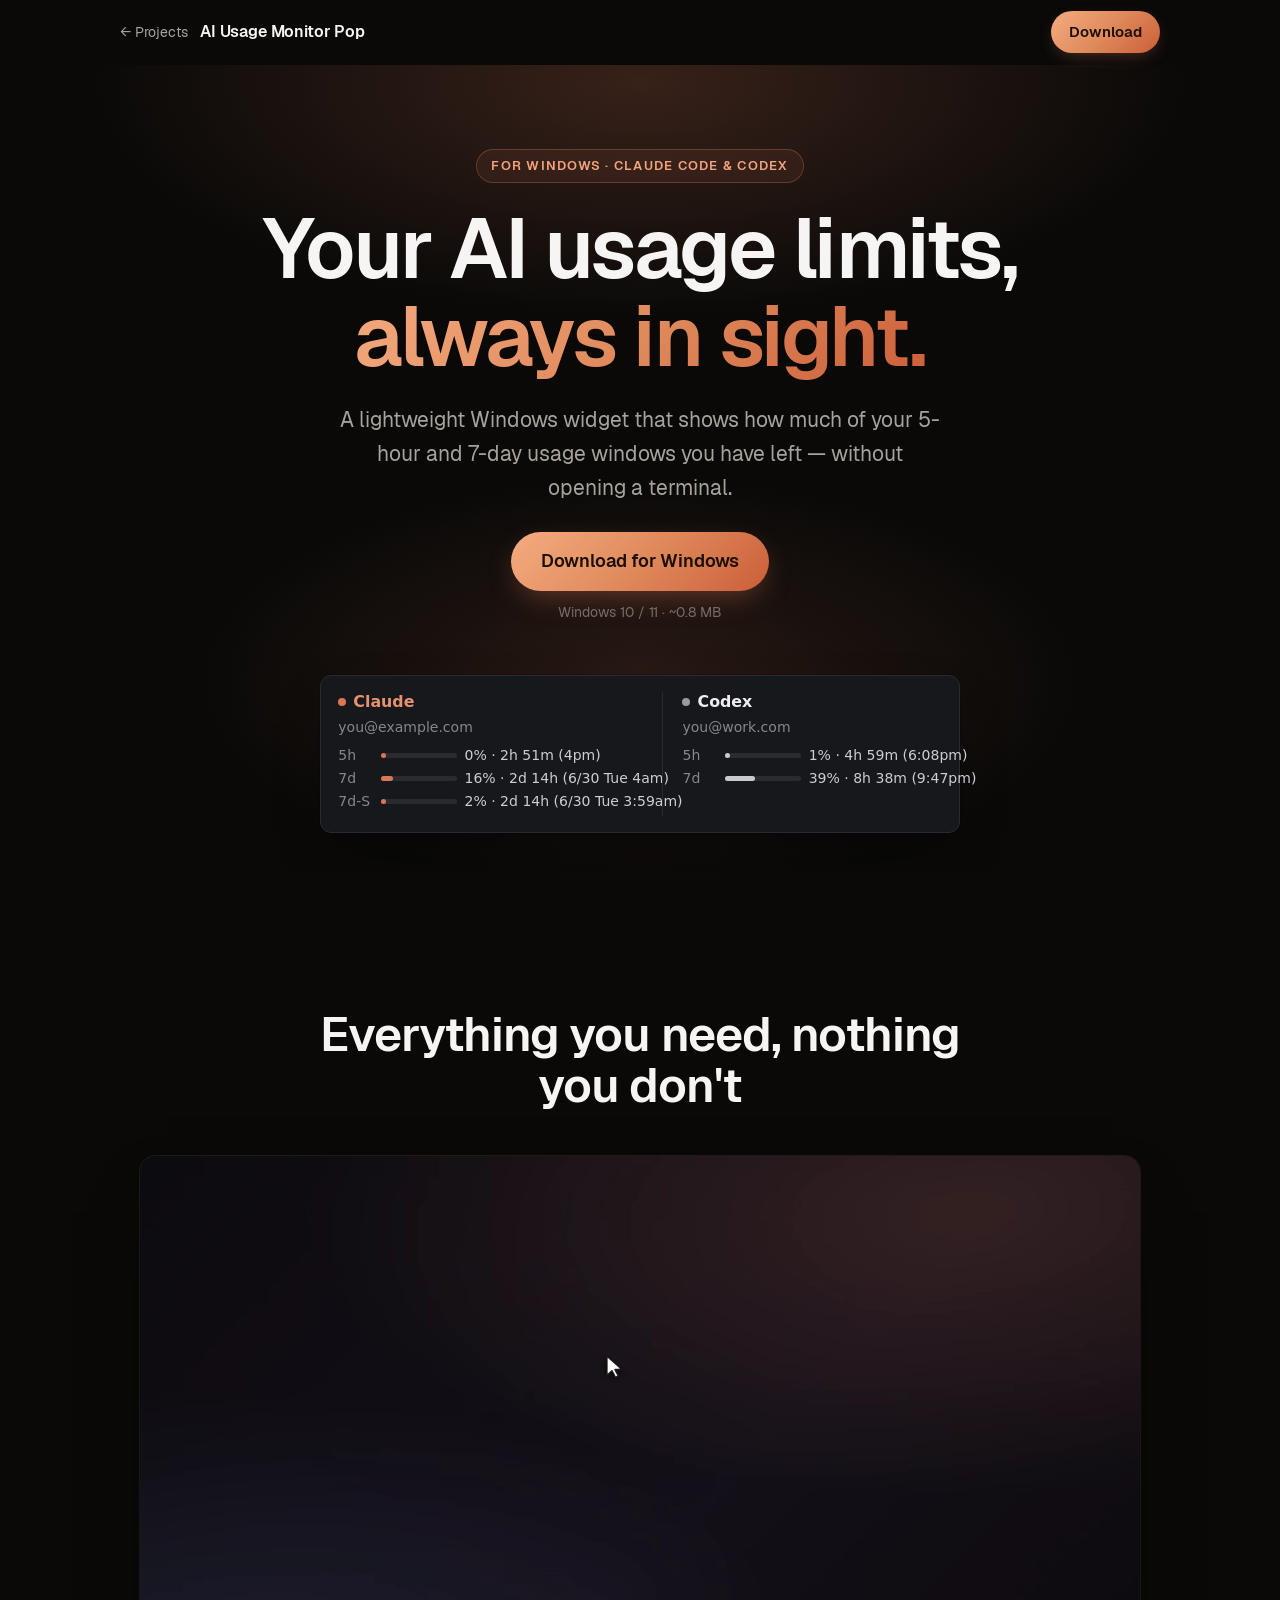
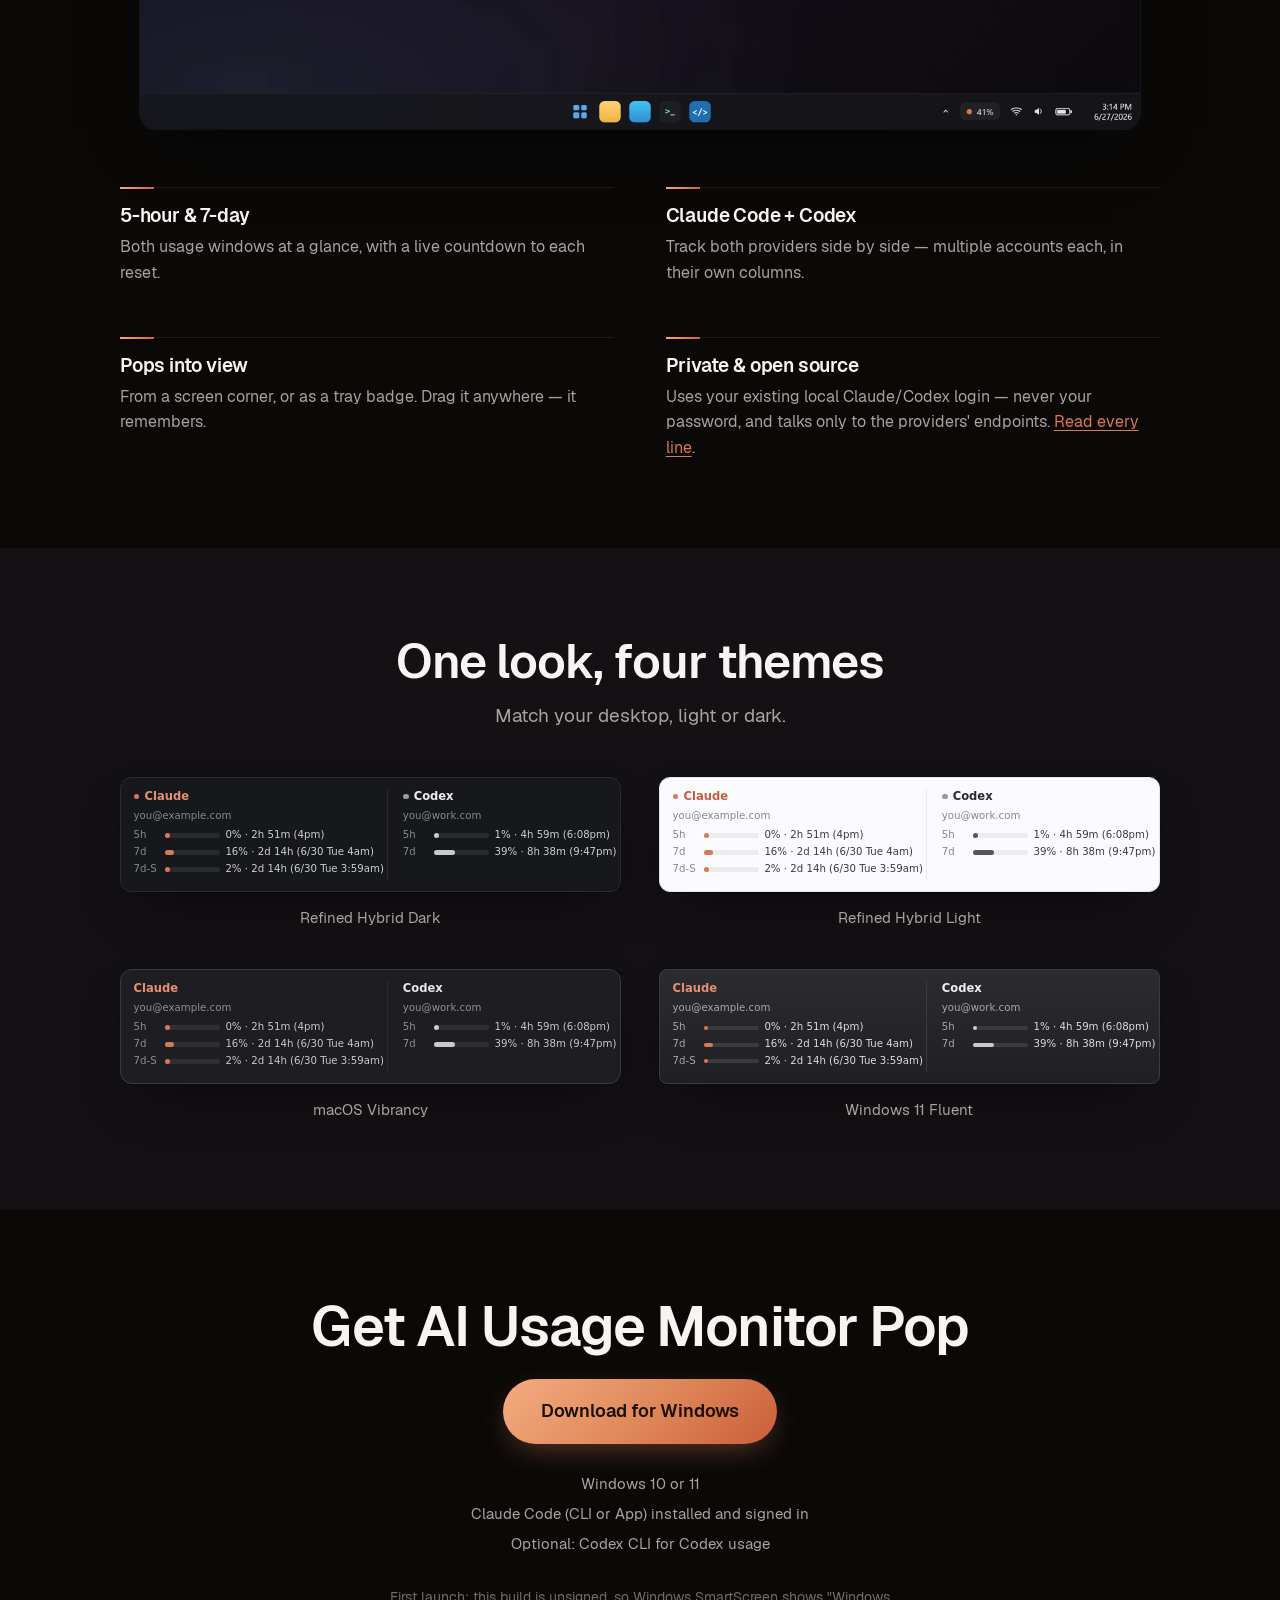
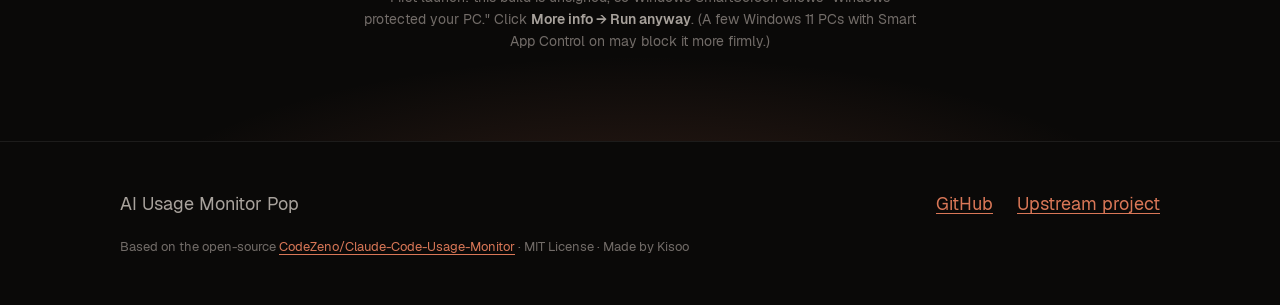
==== ai-usage-monitor-pop/index.html @ 990da620 "feat: software portfolio site with AI Usage Monitor Pop as first project Static, no-build portfolio " ====
<!doctype html>
<html lang="en">
<head>
  <meta charset="utf-8">
  <meta name="viewport" content="width=device-width,initial-scale=1">
  <title>AI Usage Monitor Pop</title>
  <meta name="description" content="A lightweight Windows widget that shows your Claude Code (and Codex) 5-hour and 7-day usage at a glance.">
  <link rel="canonical" href="https://kisookim.github.io/projects/ai-usage-monitor-pop/">
  <meta property="og:title" content="AI Usage Monitor Pop">
  <meta property="og:description" content="Your AI usage limits, always in sight.">
  <meta property="og:type" content="website">
  <meta property="og:url" content="https://kisookim.github.io/projects/ai-usage-monitor-pop/">
  <meta property="og:image" content="https://kisookim.github.io/projects/ai-usage-monitor-pop/assets/og-cover.png">
  <meta name="twitter:card" content="summary_large_image">
  <link rel="icon" href="assets/favicon.png">
  <link rel="stylesheet" href="styles.css">
</head>
<body>
  <header id="nav">
    <div class="container nav-row">
      <div class="nav-left">
        <a class="nav-back" href="../">← Projects</a>
        <span class="nav-title">AI Usage Monitor Pop</span>
      </div>
      <a class="btn btn-sm" href="#download">Download</a>
    </div>
  </header>
  <main>
    <section id="hero">
      <div class="container hero-inner">
        <p class="eyebrow reveal">For Windows · Claude Code &amp; Codex</p>
        <h1 class="reveal">Your AI usage limits,<br><span class="grad">always in sight.</span></h1>
        <p class="hero-sub reveal">A lightweight Windows widget that shows how much of your
          5-hour and 7-day usage windows you have left — without opening a terminal.</p>
        <div class="hero-cta reveal">
          <a class="btn" href="#download">Download for Windows</a>
          <span class="hero-req">Windows 10 / 11 · ~0.8 MB</span>
        </div>
        <div class="hero-art reveal">
          <div class="ccm dark" role="img" aria-label="The panel showing Claude usage (5-hour, 7-day, and 7-day Sonnet) and Codex usage (5-hour, 7-day) as bars with reset countdowns">
            <div class="ccm-col">
              <div class="ccm-h ccm-c"><i class="ccm-dot"></i>Claude</div>
              <div class="ccm-em">you@example.com</div>
              <div class="ccm-r"><i>5h</i><span class="ccm-bar"><b style="width:1%"></b></span><em>0% · 2h 51m (4pm)</em></div>
              <div class="ccm-r"><i>7d</i><span class="ccm-bar"><b style="width:16%"></b></span><em>16% · 2d 14h (6/30 Tue 4am)</em></div>
              <div class="ccm-r"><i>7d-S</i><span class="ccm-bar"><b style="width:2%"></b></span><em>2% · 2d 14h (6/30 Tue 3:59am)</em></div>
            </div>
            <div class="ccm-col">
              <div class="ccm-h ccm-x"><i class="ccm-dot"></i>Codex</div>
              <div class="ccm-em">you@work.com</div>
              <div class="ccm-r"><i>5h</i><span class="ccm-bar"><b class="x" style="width:1%"></b></span><em>1% · 4h 59m (6:08pm)</em></div>
              <div class="ccm-r"><i>7d</i><span class="ccm-bar"><b class="x" style="width:39%"></b></span><em>39% · 8h 38m (9:47pm)</em></div>
            </div>
          </div>
        </div>
      </div>
    </section>

    <section class="feature-block">
      <div class="container">
        <div class="section-head reveal">
          <h2>Everything you need, nothing you don't</h2>
        </div>
        <figure class="demo reveal">
          <video class="demo-vid" autoplay loop muted playsinline preload="metadata"
                 poster="assets/demo-poster.jpg"
                 aria-label="On a Windows desktop, moving the mouse to the bottom-right corner pops the panel up from the system tray, showing live Claude and Codex usage for the 5-hour and 7-day windows.">
            <source src="assets/demo.webm" type="video/webm">
            <source src="assets/demo.mp4" type="video/mp4">
          </video>
        </figure>
        <ul class="highlights reveal">
          <li>
            <h3>5-hour &amp; 7-day</h3>
            <p>Both usage windows at a glance, with a live countdown to each reset.</p>
          </li>
          <li>
            <h3>Claude Code + Codex</h3>
            <p>Track both providers side by side — multiple accounts each, in their own columns.</p>
          </li>
          <li>
            <h3>Pops into view</h3>
            <p>From a screen corner, or as a tray badge. Drag it anywhere — it remembers.</p>
          </li>
          <li>
            <h3>Private &amp; open source</h3>
            <p>Uses your existing local Claude/Codex login — never your password, and talks only to the providers' endpoints. <a class="link" href="https://github.com/KisooKim/ai-usage-monitor-pop">Read every line</a>.</p>
          </li>
        </ul>
      </div>
    </section>

    <section class="feature-block alt">
      <div class="container">
        <div class="section-head reveal">
          <h2>One look, four themes</h2>
          <p>Match your desktop, light or dark.</p>
        </div>
        <div class="theme-grid">
          <figure class="theme-card reveal" data-ccm="dark"><figcaption>Refined Hybrid Dark</figcaption></figure>
          <figure class="theme-card reveal" data-ccm="light"><figcaption>Refined Hybrid Light</figcaption></figure>
          <figure class="theme-card reveal" data-ccm="vibrancy"><figcaption>macOS Vibrancy</figcaption></figure>
          <figure class="theme-card reveal" data-ccm="fluent"><figcaption>Windows 11 Fluent</figcaption></figure>
        </div>
      </div>
    </section>

    <section id="download">
      <div class="container dl-inner reveal">
        <h2>Get AI Usage Monitor Pop</h2>
        <a class="btn btn-lg" href="https://github.com/KisooKim/ai-usage-monitor-pop/releases/latest/download/claude-code-usage-monitor.exe">
          Download for Windows</a>
        <ul class="dl-req">
          <li>Windows 10 or 11</li>
          <li>Claude Code (CLI or App) installed and signed in</li>
          <li>Optional: Codex CLI for Codex usage</li>
        </ul>
        <p class="dl-note">First launch: this build is unsigned, so Windows SmartScreen shows
          "Windows protected your PC." Click <strong>More info → Run anyway</strong>.
          (A few Windows&nbsp;11 PCs with Smart App Control on may block it more firmly.)</p>
      </div>
    </section>
  </main>
  <footer id="footer">
    <div class="container footer-row">
      <span>AI Usage Monitor Pop</span>
      <nav class="footer-links">
        <a class="link" href="https://github.com/KisooKim/ai-usage-monitor-pop">GitHub</a>
        <a class="link" href="https://github.com/CodeZeno/Claude-Code-Usage-Monitor">Upstream project</a>
      </nav>
    </div>
    <div class="container footer-fine">
      Based on the open-source <a class="link" href="https://github.com/CodeZeno/Claude-Code-Usage-Monitor">CodeZeno/Claude-Code-Usage-Monitor</a> · MIT License · Made by Kisoo
    </div>
  </footer>
  <script src="main.js"></script>
</body>
</html>
---- ai-usage-monitor-pop/styles.css ----
/* ---- tokens ---- */
:root{
  --bg:#0A0908; --bg-elev:#141115; --bg-elev-2:#1C1920;
  --text:#F7F5F3; --text-dim:#A8A29C; --text-faint:#726C68;
  --accent:#D97757; --accent-2:#C9C9D0;
  --accent-grad:linear-gradient(135deg,#F4AC80,#E08A5C 50%,#CB5E38);
  --border:rgba(255,255,255,.08); --radius:16px;
  --container:1120px;
  --pad-section:clamp(46px,7vw,88px);
  --font:'Geist',ui-sans-serif,system-ui,-apple-system,'Segoe UI',sans-serif;
}
/* ---- fonts ---- */
@font-face{font-family:'Geist';src:url('fonts/Geist-Regular.woff2') format('woff2');font-weight:400;font-display:swap}
@font-face{font-family:'Geist';src:url('fonts/Geist-Medium.woff2') format('woff2');font-weight:500;font-display:swap}
@font-face{font-family:'Geist';src:url('fonts/Geist-SemiBold.woff2') format('woff2');font-weight:600;font-display:swap}
/* ---- base ---- */
*,*::before,*::after{box-sizing:border-box}
html{scroll-behavior:smooth}
body{margin:0;background:var(--bg);color:var(--text);font-family:var(--font);
  font-size:18px;line-height:1.6;-webkit-font-smoothing:antialiased;text-rendering:optimizeLegibility;
  overflow-x:clip}
img{max-width:100%;height:auto;display:block}
a{color:inherit;text-decoration:none}
h1,h2,h3{line-height:1.05;letter-spacing:-.02em;font-weight:600;margin:0}
:focus-visible{outline:2px solid var(--accent);outline-offset:3px;border-radius:4px}
.container{max-width:var(--container);margin-inline:auto;padding-inline:clamp(20px,5vw,40px)}
/* ---- reveal: self-completing fade-in; never leaves content hidden ---- */
@keyframes reveal-in{from{opacity:0;transform:translateY(18px)}to{opacity:1;transform:none}}
.reveal{animation:reveal-in .6s cubic-bezier(.2,.7,.2,1) both}
@media (prefers-reduced-motion:reduce){
  html{scroll-behavior:auto}
  .reveal{animation:none}
}

/* ---- nav ---- */
#nav{position:sticky;top:0;z-index:50;transition:background .3s,border-color .3s,backdrop-filter .3s;
  border-bottom:1px solid transparent}
#nav.frost{background:rgba(10,10,11,.72);backdrop-filter:saturate(160%) blur(18px);border-bottom-color:var(--border)}
.nav-row{display:flex;align-items:center;justify-content:space-between;height:64px}
.nav-left{display:flex;align-items:center;gap:12px;min-width:0}
.nav-back{color:var(--text-dim);font-size:14px;white-space:nowrap;transition:color .15s}
.nav-back:hover{color:var(--text)}
.nav-title{font-weight:600;font-size:16px;letter-spacing:-.01em;white-space:nowrap;overflow:hidden;text-overflow:ellipsis}
.btn{display:inline-flex;align-items:center;gap:.5em;background:var(--accent-grad);color:#1c0f06;
  font-weight:600;padding:15px 30px;border-radius:999px;
  box-shadow:0 10px 30px -8px rgba(217,119,87,.45);
  transition:transform .15s,filter .15s,box-shadow .15s;will-change:transform}
.btn:hover{filter:brightness(1.05);transform:translateY(-2px);box-shadow:0 16px 42px -10px rgba(217,119,87,.6)}
.btn-sm{padding:9px 18px;font-size:15px;box-shadow:0 6px 18px -6px rgba(217,119,87,.4)}

/* ---- hero ---- */
#hero{padding-top:clamp(40px,7vw,84px);padding-bottom:var(--pad-section);text-align:center;
  background:
    radial-gradient(58% 40% at 50% 72%, rgba(217,119,87,.15), transparent 60%),
    radial-gradient(72% 46% at 50% 2%, rgba(217,119,87,.22), transparent 60%)}
.hero-inner{display:flex;flex-direction:column;align-items:center;gap:22px}
.eyebrow{display:inline-block;color:#F2A47E;font-weight:600;font-size:12.5px;letter-spacing:.1em;
  text-transform:uppercase;margin:0;padding:6px 14px;border-radius:999px;
  border:1px solid rgba(217,119,87,.32);background:rgba(217,119,87,.09)}
#hero h1{font-size:clamp(42px,7.6vw,84px);font-weight:600;letter-spacing:-.03em}
.grad{background:var(--accent-grad);-webkit-background-clip:text;background-clip:text;color:transparent}
.hero-sub{max-width:600px;color:var(--text-dim);font-size:clamp(17px,2.2vw,21px);margin:0}
.hero-cta{display:flex;flex-direction:column;align-items:center;gap:10px;margin-top:6px}
.hero-req{color:var(--text-faint);font-size:14px}
.hero-art{margin-top:30px;width:100%}

/* ---- feature rows ---- */
.feature-block{padding-block:var(--pad-section)}
.feature{display:grid;grid-template-columns:1fr 1fr;gap:clamp(32px,6vw,88px);align-items:center}
.feature.reverse .feature-copy{order:2}
.feature-copy h2{font-size:clamp(30px,4.5vw,48px);margin-bottom:18px}
.feature-copy p{color:var(--text-dim);font-size:clamp(16px,2vw,19px);margin:0}
.feature-copy strong{color:var(--text);font-weight:600}
.feature-art img{width:100%;border-radius:var(--radius);box-shadow:0 24px 60px -24px rgba(0,0,0,.7),0 0 0 1px var(--border)}
@media (max-width:760px){
  .feature{grid-template-columns:1fr}
  .feature.reverse .feature-copy{order:0}
}

/* ---- theme showcase ---- */
.feature-block.alt{background:var(--bg-elev)}
.section-head{text-align:center;max-width:680px;margin:0 auto clamp(26px,4vw,46px)}
.section-head h2{font-size:clamp(30px,4.5vw,48px);margin-bottom:14px}
.section-head p{color:var(--text-dim);font-size:clamp(16px,2vw,19px);margin:0}
.theme-grid{display:grid;grid-template-columns:repeat(2,1fr);gap:clamp(20px,3vw,40px)}
.theme-card{margin:0;text-align:center}
.theme-card img{width:100%;border-radius:14px;box-shadow:0 16px 40px -20px rgba(0,0,0,.7),0 0 0 1px var(--border)}
.theme-card figcaption{margin-top:14px;text-align:center;color:var(--text-dim);font-size:15px}
@media (max-width:560px){.theme-grid{grid-template-columns:1fr}}

/* ---- demo video (Windows-desktop scene) ---- */
.demo{margin:0 auto clamp(34px,5vw,58px);max-width:1000px;width:100%}
.demo-vid{width:100%;display:block;border-radius:var(--radius);background:#0b0a0d;
  box-shadow:0 28px 64px -28px rgba(0,0,0,.75),0 0 0 1px var(--border)}

/* ---- highlights ---- */
.highlights{list-style:none;padding:0;margin:0;
  display:grid;grid-template-columns:repeat(2,1fr);gap:clamp(28px,4vw,52px)}
@media (max-width:560px){.highlights{grid-template-columns:1fr}}
.highlights li{padding-top:18px;border-top:1px solid var(--border);position:relative}
.highlights li::before{content:"";position:absolute;top:-1px;left:0;width:34px;height:2px;background:var(--accent-grad)}
.highlights h3{font-size:19px;font-weight:600;letter-spacing:-.01em;margin:0 0 8px}
.highlights p{color:var(--text-dim);font-size:16px;line-height:1.6;margin:0}

/* ---- recreated app panel (faithful HTML/CSS, not a screenshot) ---- */
.ccm{display:flex;width:100%;max-width:640px;margin-inline:auto;text-align:left;
  font-family:'Segoe UI',system-ui,-apple-system,'Geist',sans-serif;
  font-size:16.5px;line-height:1.25;background:var(--p-bg);border:1px solid var(--p-border);
  border-radius:var(--p-radius);padding:.95em 1.05em;color:var(--p-val);
  box-shadow:0 24px 60px -24px rgba(0,0,0,.7),0 0 0 1px rgba(0,0,0,.18);
  /* behave like an image: no text selection / drag, no text caret cursor */
  user-select:none;-webkit-user-select:none;cursor:default;-webkit-user-drag:none}
.ccm *{cursor:default}
.ccm-col{min-width:0}
.ccm-col + .ccm-col{border-left:1px solid var(--p-div);margin-left:1.2em;padding-left:1.2em}
.ccm-h{display:flex;align-items:center;gap:.45em;font-weight:600;font-size:.96em;margin-bottom:.5em;white-space:nowrap}
.ccm-c{color:var(--p-ctitle)} .ccm-x{color:var(--p-xtitle)}
.ccm-dot{width:.5em;height:.5em;border-radius:50%;flex:none}
.ccm-c .ccm-dot{background:var(--claude)} .ccm-x .ccm-dot{background:var(--p-xdot)}
.ccm.vibrancy .ccm-dot,.ccm.fluent .ccm-dot{display:none}
.ccm-em{color:var(--p-acct);font-size:.85em;margin-bottom:.7em;white-space:nowrap}
.ccm-r{display:flex;align-items:center;gap:.55em;margin:.4em 0;font-size:.85em;white-space:nowrap}
.ccm-r > i{color:var(--p-label);font-style:normal;width:2.5em;flex:none}
.ccm-bar{position:relative;width:5.4em;height:var(--p-barh);flex:none;background:var(--p-track);border-radius:999px}
.ccm-bar > b{position:absolute;left:0;top:0;height:100%;min-width:var(--p-barh);background:var(--claude);border-radius:999px}
.ccm-bar > b.x{background:var(--p-codex)}
.ccm-r > em{color:var(--p-val);font-style:normal}
.ccm.dark{--p-bg:#17181C;--p-border:#2A2A30;--p-radius:11px;--p-ctitle:#E8916F;--p-xtitle:#EDEDF2;--p-xdot:#9A9AA3;--p-acct:#86868F;--p-label:#86868F;--p-val:#CDCDD4;--p-track:#2A2B30;--p-div:#2A2A30;--p-barh:5px;--p-codex:#C9C9D0;--claude:#D97757}
.ccm.light{--p-bg:#FBFBFD;--p-border:#E6E6EA;--p-radius:11px;--p-ctitle:#C25E3F;--p-xtitle:#2A2A30;--p-xdot:#9A9AA3;--p-acct:#86868F;--p-label:#86868F;--p-val:#3A3A40;--p-track:#ECECEF;--p-div:#ECECEF;--p-barh:5px;--p-codex:#55555E;--claude:#D97757}
.ccm.vibrancy{--p-bg:#1E1E22;--p-border:#3A3A42;--p-radius:12px;--p-ctitle:#E8916F;--p-xtitle:#E6E6EA;--p-xdot:#9A9AA3;--p-acct:#8E8E93;--p-label:#8E8E93;--p-val:#C7C7CC;--p-track:#2E2E34;--p-div:#2A2A30;--p-barh:5px;--p-codex:#C9C9D0;--claude:#D97757}
.ccm.fluent{--p-bg:linear-gradient(#2B2B30,#202024);--p-border:#3A3A40;--p-radius:8px;--p-ctitle:#E8916F;--p-xtitle:#F0F0F4;--p-xdot:#9A9AA3;--p-acct:#A6A6AD;--p-label:#A6A6AD;--p-val:#DCDCE0;--p-track:#3A3A40;--p-div:#3A3A40;--p-barh:4px;--p-codex:#C9C9D0;--claude:#D97757}
/* each panel scales to its own container (hero is wide -> caps at 16.5px;
   theme-grid cells are narrower -> the panel shrinks to fit, never clips) */
.hero-art,.theme-card{container-type:inline-size;width:100%;min-width:0;overflow:clip;
  /* clip stops the panel's intrinsic min-width from widening the page; the
     vertical padding keeps the panel's drop shadow from being clipped */
  overflow-clip-margin:40px}
/* each panel responds to ITS OWN container width (hero is wide, theme cells narrow);
   scale the side-by-side panel down, then stack the two columns on narrow widths so
   the nowrap rows stay readable and never clip */
@container (max-width:900px){.ccm{font-size:15px}}
@container (max-width:680px){.ccm{font-size:12px}}
@container (max-width:490px){
  .ccm{flex-direction:column;font-size:12.5px}
  .ccm-col + .ccm-col{border-left:0;border-top:1px solid var(--p-div);margin:.85em 0 0;padding:.85em 0 0}
}
@container (max-width:315px){.ccm{font-size:11px}}

/* ---- link ---- */
.link{color:var(--accent);text-decoration:underline;text-underline-offset:3px;text-decoration-thickness:1px}
.link:hover{filter:brightness(1.1)}

/* ---- download ---- */
#download{padding-block:var(--pad-section);text-align:center;
  background:radial-gradient(68% 58% at 50% 120%, rgba(217,119,87,.20), transparent 62%)}
.dl-inner{display:flex;flex-direction:column;align-items:center;gap:22px}
#download h2{font-size:clamp(32px,5vw,56px)}
.btn-lg{padding:18px 38px;font-size:18px}
.dl-req{list-style:none;padding:0;margin:6px 0 0;color:var(--text-dim);display:flex;
  flex-direction:column;gap:6px;font-size:15px}
.dl-note{max-width:560px;color:var(--text-faint);font-size:14px;line-height:1.6;margin:8px 0 0}
.dl-note strong{color:var(--text-dim)}

/* ---- footer ---- */
#footer{border-top:1px solid var(--border);padding-block:48px;color:var(--text-dim)}
.footer-row{display:flex;justify-content:space-between;align-items:center;gap:16px;flex-wrap:wrap}
.footer-links{display:flex;gap:24px}
.footer-fine{margin-top:18px;color:var(--text-faint);font-size:13px}
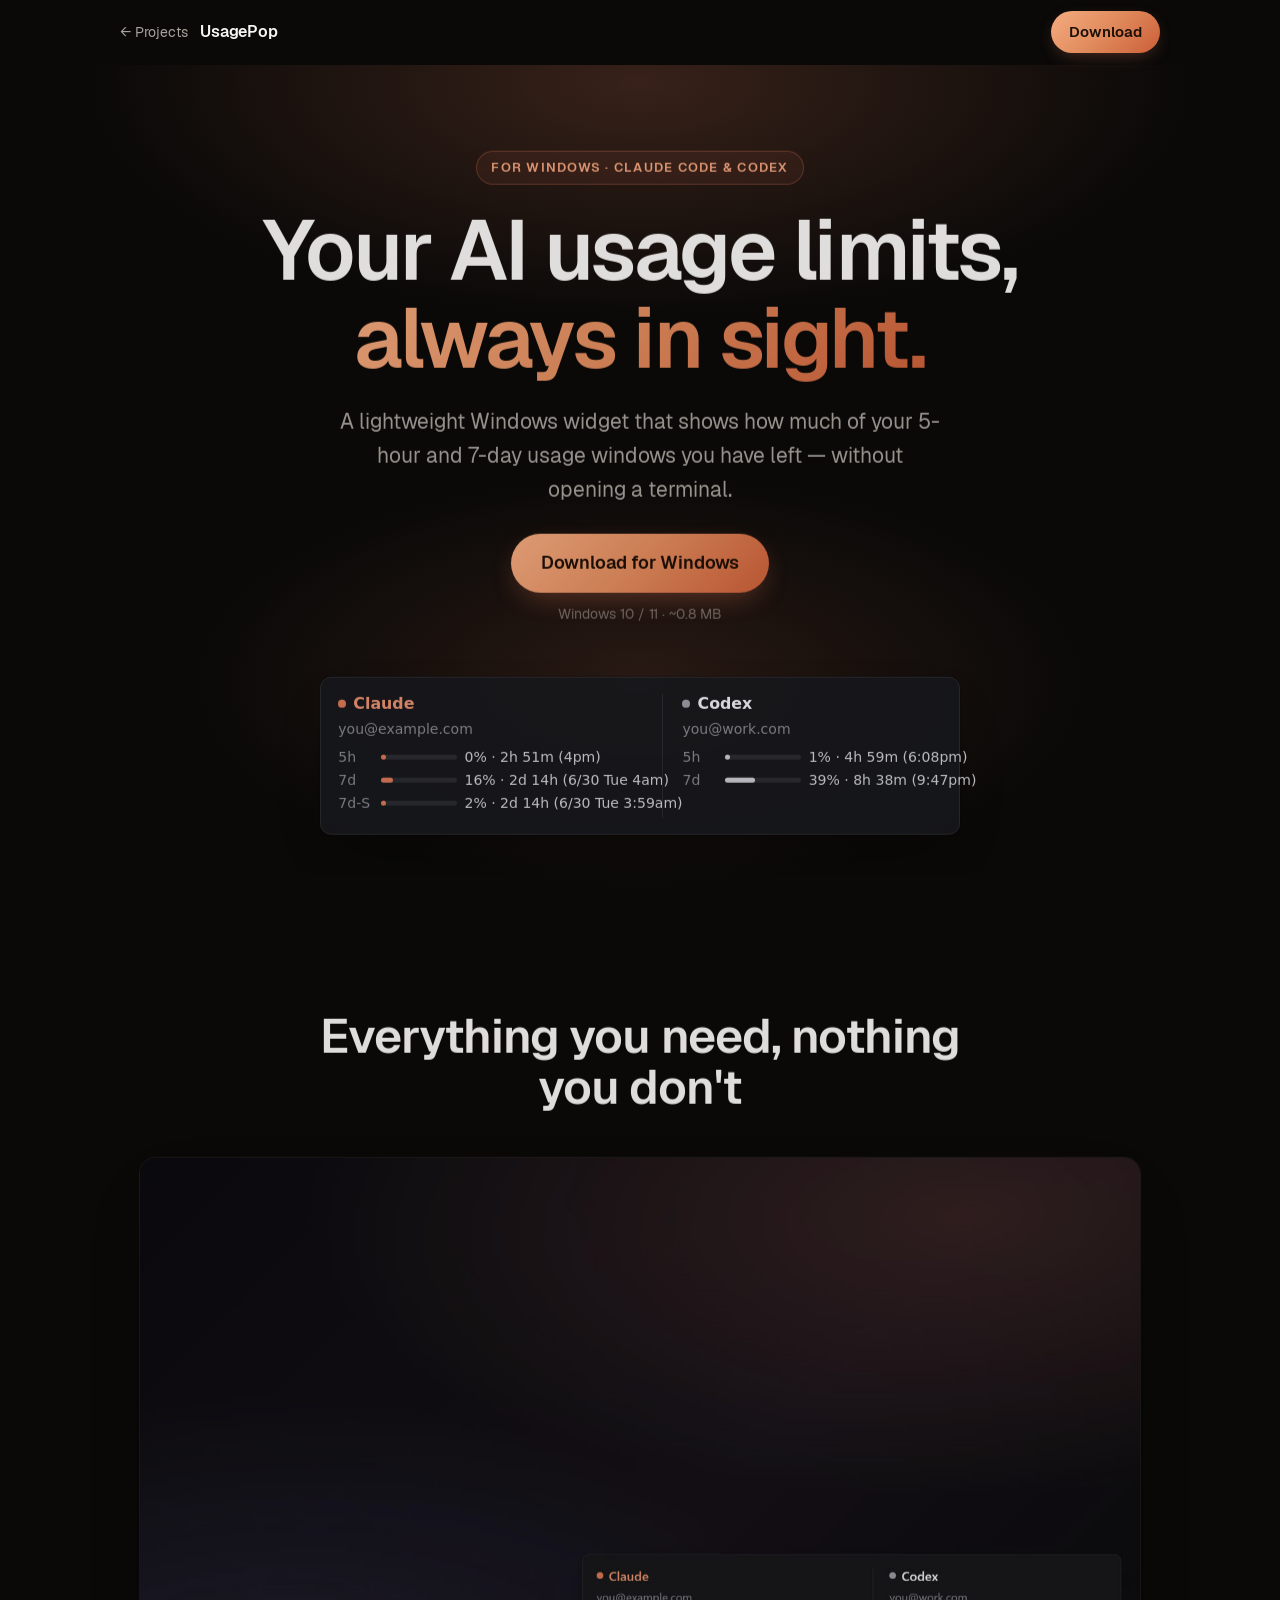
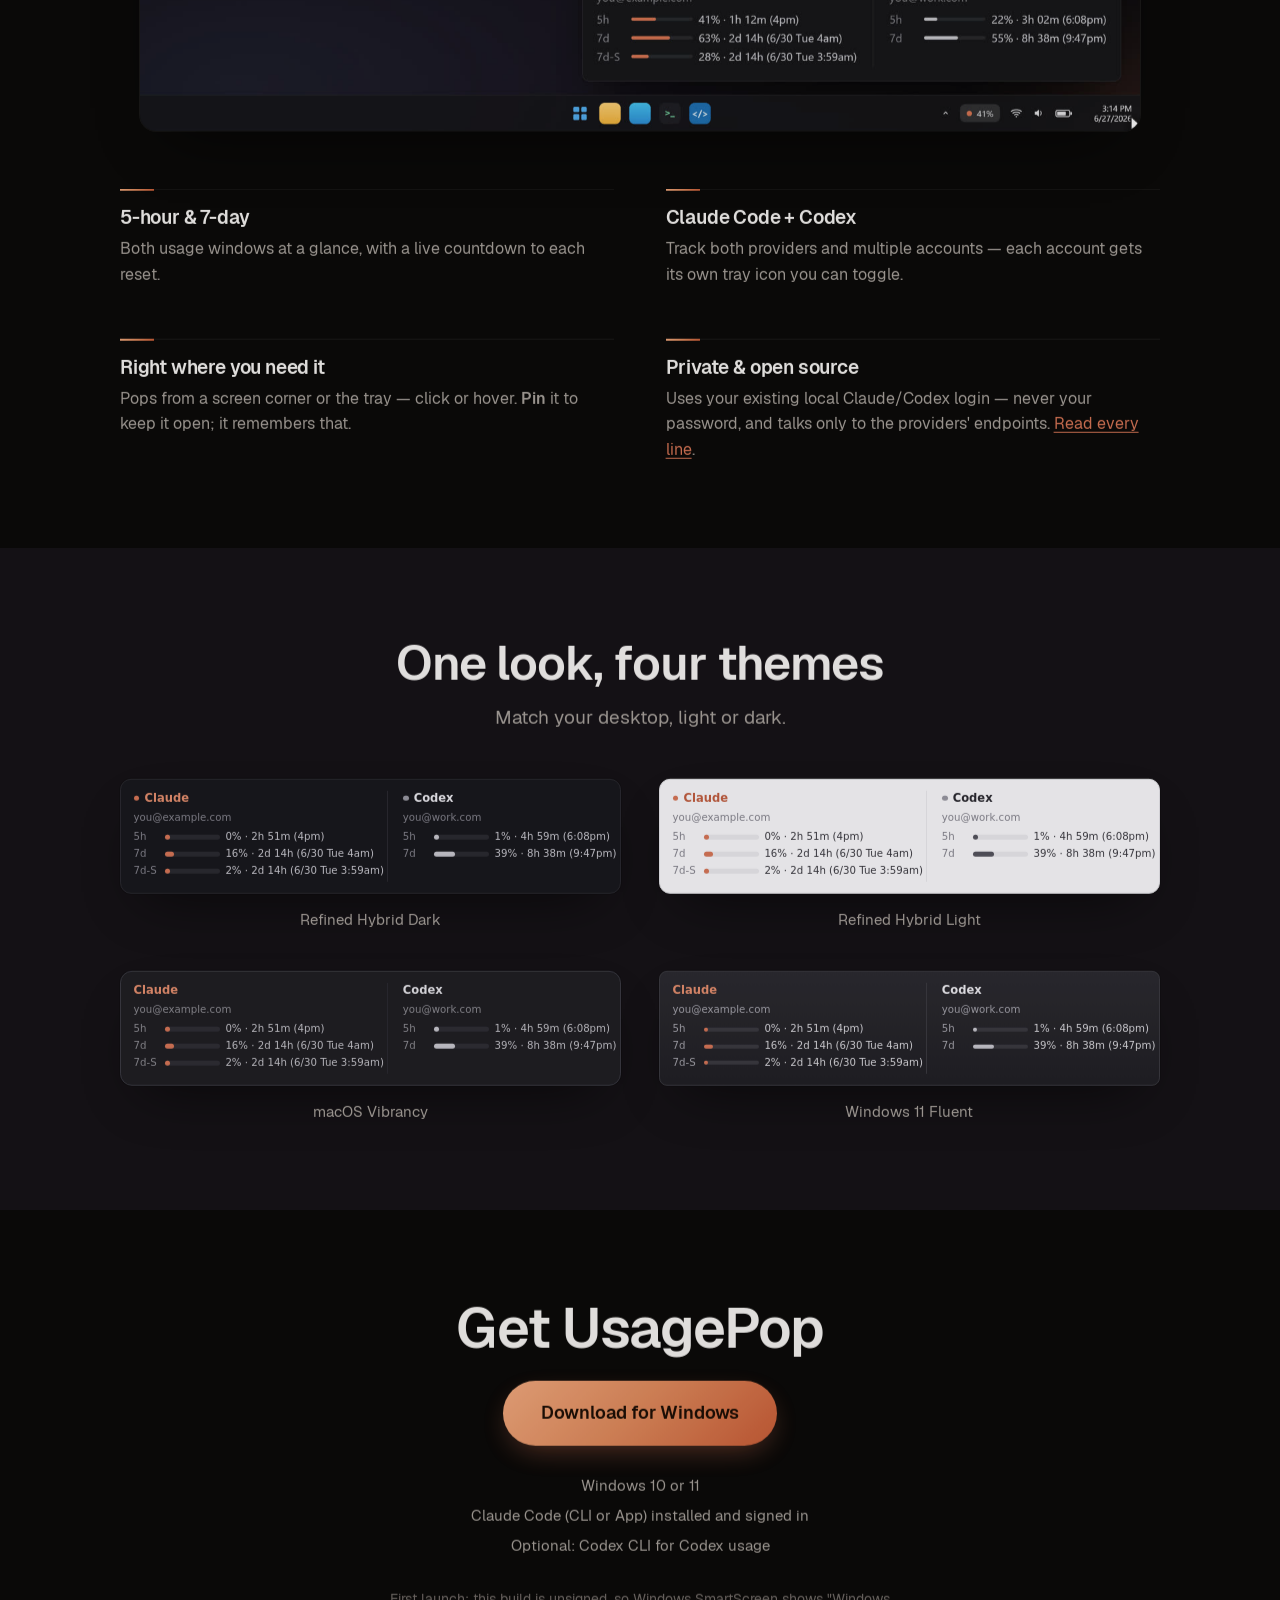
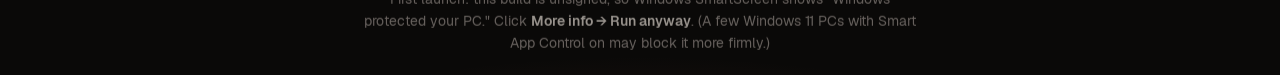
==== commit ded2a259: "usagepop: rebrand project page + release Rename folder ai-usage-monitor-pop -> usagepop (+ redirect " ====
--- a/ai-usage-monitor-pop/index.html
+++ b/ai-usage-monitor-pop/index.html
@@ -1,138 +1 @@
-<!doctype html>
-<html lang="en">
-<head>
-  <meta charset="utf-8">
-  <meta name="viewport" content="width=device-width,initial-scale=1">
-  <title>AI Usage Monitor Pop</title>
-  <meta name="description" content="A lightweight Windows widget that shows your Claude Code (and Codex) 5-hour and 7-day usage at a glance.">
-  <link rel="canonical" href="https://kisookim.github.io/projects/ai-usage-monitor-pop/">
-  <meta property="og:title" content="AI Usage Monitor Pop">
-  <meta property="og:description" content="Your AI usage limits, always in sight.">
-  <meta property="og:type" content="website">
-  <meta property="og:url" content="https://kisookim.github.io/projects/ai-usage-monitor-pop/">
-  <meta property="og:image" content="https://kisookim.github.io/projects/ai-usage-monitor-pop/assets/og-cover.png">
-  <meta name="twitter:card" content="summary_large_image">
-  <link rel="icon" href="assets/favicon.png">
-  <link rel="stylesheet" href="styles.css">
-</head>
-<body>
-  <header id="nav">
-    <div class="container nav-row">
-      <div class="nav-left">
-        <a class="nav-back" href="../">← Projects</a>
-        <span class="nav-title">AI Usage Monitor Pop</span>
-      </div>
-      <a class="btn btn-sm" href="#download">Download</a>
-    </div>
-  </header>
-  <main>
-    <section id="hero">
-      <div class="container hero-inner">
-        <p class="eyebrow reveal">For Windows · Claude Code &amp; Codex</p>
-        <h1 class="reveal">Your AI usage limits,<br><span class="grad">always in sight.</span></h1>
-        <p class="hero-sub reveal">A lightweight Windows widget that shows how much of your
-          5-hour and 7-day usage windows you have left — without opening a terminal.</p>
-        <div class="hero-cta reveal">
-          <a class="btn" href="#download">Download for Windows</a>
-          <span class="hero-req">Windows 10 / 11 · ~0.8 MB</span>
-        </div>
-        <div class="hero-art reveal">
-          <div class="ccm dark" role="img" aria-label="The panel showing Claude usage (5-hour, 7-day, and 7-day Sonnet) and Codex usage (5-hour, 7-day) as bars with reset countdowns">
-            <div class="ccm-col">
-              <div class="ccm-h ccm-c"><i class="ccm-dot"></i>Claude</div>
-              <div class="ccm-em">you@example.com</div>
-              <div class="ccm-r"><i>5h</i><span class="ccm-bar"><b style="width:1%"></b></span><em>0% · 2h 51m (4pm)</em></div>
-              <div class="ccm-r"><i>7d</i><span class="ccm-bar"><b style="width:16%"></b></span><em>16% · 2d 14h (6/30 Tue 4am)</em></div>
-              <div class="ccm-r"><i>7d-S</i><span class="ccm-bar"><b style="width:2%"></b></span><em>2% · 2d 14h (6/30 Tue 3:59am)</em></div>
-            </div>
-            <div class="ccm-col">
-              <div class="ccm-h ccm-x"><i class="ccm-dot"></i>Codex</div>
-              <div class="ccm-em">you@work.com</div>
-              <div class="ccm-r"><i>5h</i><span class="ccm-bar"><b class="x" style="width:1%"></b></span><em>1% · 4h 59m (6:08pm)</em></div>
-              <div class="ccm-r"><i>7d</i><span class="ccm-bar"><b class="x" style="width:39%"></b></span><em>39% · 8h 38m (9:47pm)</em></div>
-            </div>
-          </div>
-        </div>
-      </div>
-    </section>
-
-    <section class="feature-block">
-      <div class="container">
-        <div class="section-head reveal">
-          <h2>Everything you need, nothing you don't</h2>
-        </div>
-        <figure class="demo reveal">
-          <video class="demo-vid" autoplay loop muted playsinline preload="metadata"
-                 poster="assets/demo-poster.jpg"
-                 aria-label="On a Windows desktop, moving the mouse to the bottom-right corner pops the panel up from the system tray, showing live Claude and Codex usage for the 5-hour and 7-day windows.">
-            <source src="assets/demo.webm" type="video/webm">
-            <source src="assets/demo.mp4" type="video/mp4">
-          </video>
-        </figure>
-        <ul class="highlights reveal">
-          <li>
-            <h3>5-hour &amp; 7-day</h3>
-            <p>Both usage windows at a glance, with a live countdown to each reset.</p>
-          </li>
-          <li>
-            <h3>Claude Code + Codex</h3>
-            <p>Track both providers side by side — multiple accounts each, in their own columns.</p>
-          </li>
-          <li>
-            <h3>Pops into view</h3>
-            <p>From a screen corner, or as a tray badge. Drag it anywhere — it remembers.</p>
-          </li>
-          <li>
-            <h3>Private &amp; open source</h3>
-            <p>Uses your existing local Claude/Codex login — never your password, and talks only to the providers' endpoints. <a class="link" href="https://github.com/KisooKim/ai-usage-monitor-pop">Read every line</a>.</p>
-          </li>
-        </ul>
-      </div>
-    </section>
-
-    <section class="feature-block alt">
-      <div class="container">
-        <div class="section-head reveal">
-          <h2>One look, four themes</h2>
-          <p>Match your desktop, light or dark.</p>
-        </div>
-        <div class="theme-grid">
-          <figure class="theme-card reveal" data-ccm="dark"><figcaption>Refined Hybrid Dark</figcaption></figure>
-          <figure class="theme-card reveal" data-ccm="light"><figcaption>Refined Hybrid Light</figcaption></figure>
-          <figure class="theme-card reveal" data-ccm="vibrancy"><figcaption>macOS Vibrancy</figcaption></figure>
-          <figure class="theme-card reveal" data-ccm="fluent"><figcaption>Windows 11 Fluent</figcaption></figure>
-        </div>
-      </div>
-    </section>
-
-    <section id="download">
-      <div class="container dl-inner reveal">
-        <h2>Get AI Usage Monitor Pop</h2>
-        <a class="btn btn-lg" href="https://github.com/KisooKim/ai-usage-monitor-pop/releases/latest/download/claude-code-usage-monitor.exe">
-          Download for Windows</a>
-        <ul class="dl-req">
-          <li>Windows 10 or 11</li>
-          <li>Claude Code (CLI or App) installed and signed in</li>
-          <li>Optional: Codex CLI for Codex usage</li>
-        </ul>
-        <p class="dl-note">First launch: this build is unsigned, so Windows SmartScreen shows
-          "Windows protected your PC." Click <strong>More info → Run anyway</strong>.
-          (A few Windows&nbsp;11 PCs with Smart App Control on may block it more firmly.)</p>
-      </div>
-    </section>
-  </main>
-  <footer id="footer">
-    <div class="container footer-row">
-      <span>AI Usage Monitor Pop</span>
-      <nav class="footer-links">
-        <a class="link" href="https://github.com/KisooKim/ai-usage-monitor-pop">GitHub</a>
-        <a class="link" href="https://github.com/CodeZeno/Claude-Code-Usage-Monitor">Upstream project</a>
-      </nav>
-    </div>
-    <div class="container footer-fine">
-      Based on the open-source <a class="link" href="https://github.com/CodeZeno/Claude-Code-Usage-Monitor">CodeZeno/Claude-Code-Usage-Monitor</a> · MIT License · Made by Kisoo
-    </div>
-  </footer>
-  <script src="main.js"></script>
-</body>
-</html>
+<!doctype html><meta charset=utf-8><title>UsagePop</title><link rel=canonical href="https://kisookim.github.io/projects/usagepop/"><meta http-equiv=refresh content="0; url=../usagepop/"><a href="../usagepop/">UsagePop moved here</a>
